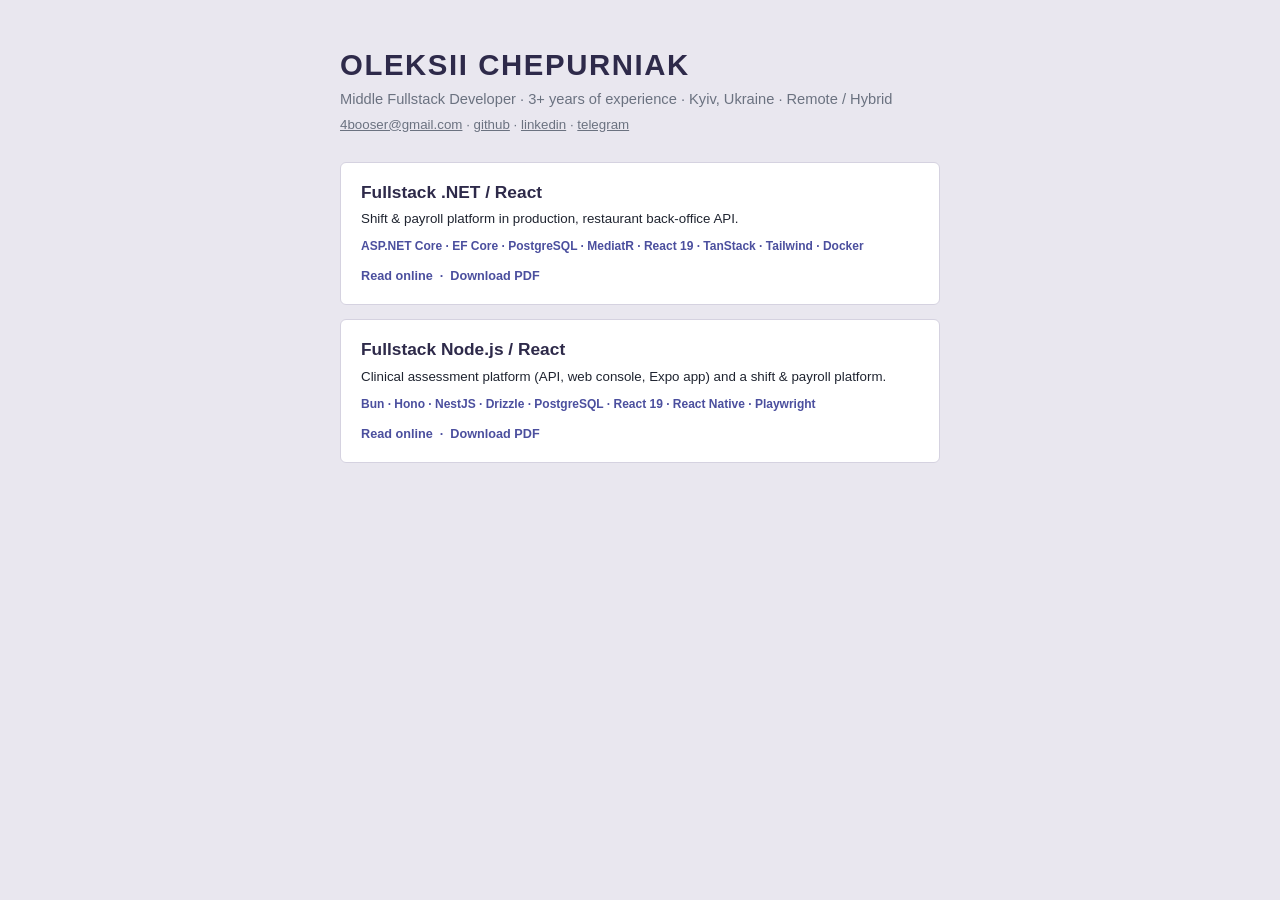
==== index.html @ f3e08cf1 "CV" ====
<!doctype html>
<html lang="en">
<head>
  <meta charset="utf-8">
  <meta name="viewport" content="width=device-width, initial-scale=1">
  <title>Oleksii Chepurniak — CV</title>
  <meta name="description" content="Middle fullstack developer. Two CVs: .NET / React and Node.js / React.">
  <link rel="stylesheet" href="style.css">
  <style>
    .landing { max-width: 640px; margin: 0 auto; padding: 48px 20px 64px; }
    .landing h1 { font-size: 22pt; letter-spacing: 1.6px; line-height: 1.15; color: var(--ink-strong); }
    .landing .role    { margin-top: 8px; font-size: 11pt; color: var(--ink-muted); }
    .landing .contact { margin-top: 6px; font-size: 10pt; color: var(--ink-muted); }
    .landing .contact a { text-decoration: underline; }

    .cards { display: grid; gap: 14px; margin-top: 28px; }
    .card {
      display: block;
      padding: 18px 20px;
      border: 1px solid var(--rule);
      border-radius: 6px;
      background: #fff;
      transition: border-color .15s, box-shadow .15s;
    }
    .card:hover { border-color: var(--accent); box-shadow: 0 2px 12px rgba(31, 36, 48, .10); }
    .card h2      { font-size: 13pt; font-weight: 700; color: var(--ink-strong); }
    .card p       { margin-top: 5px; font-size: 10pt; line-height: 1.5; }
    .card .stack  { margin-top: 8px; font-size: 9pt; }
    .card .links  { margin-top: 12px; font-size: 9.5pt; font-weight: 600; color: var(--accent); }

    @media screen { body { padding: 0; background: #e9e7ef; } }
  </style>
</head>
<body>
  <div class="landing">
    <h1>OLEKSII CHEPURNIAK</h1>
    <p class="role">Middle Fullstack Developer &middot; 3+ years of experience &middot; Kyiv, Ukraine &middot; Remote / Hybrid</p>
    <p class="contact">
      <a href="mailto:4booser@gmail.com">4booser@gmail.com</a> &middot;
      <a href="https://github.com/4booser">github</a> &middot;
      <a href="https://linkedin.com/in/oleksii-chepurniak">linkedin</a> &middot;
      <a href="https://t.me/abooser">telegram</a>
    </p>

    <div class="cards">
      <div class="card">
        <h2>Fullstack .NET / React</h2>
        <p>Shift &amp; payroll platform in production, restaurant back-office API.</p>
        <p class="stack">ASP.NET Core &middot; EF Core &middot; PostgreSQL &middot; MediatR &middot; React 19 &middot; TanStack &middot; Tailwind &middot; Docker</p>
        <p class="links"><a href="dotnet.html">Read online</a> &nbsp;&middot;&nbsp; <a href="cv-dotnet.pdf">Download PDF</a></p>
      </div>

      <div class="card">
        <h2>Fullstack Node.js / React</h2>
        <p>Clinical assessment platform (API, web console, Expo app) and a shift &amp; payroll platform.</p>
        <p class="stack">Bun &middot; Hono &middot; NestJS &middot; Drizzle &middot; PostgreSQL &middot; React 19 &middot; React Native &middot; Playwright</p>
        <p class="links"><a href="node.html">Read online</a> &nbsp;&middot;&nbsp; <a href="cv-node.pdf">Download PDF</a></p>
      </div>
    </div>
  </div>
</body>
</html>
---- style.css ----
/* ============================================================
   Oleksii Chepurniak — CV stylesheet
   One A4 sheet: dark sidebar + content column.
   Geometry lives in the base rules so print output is exact;
   @media screen only adds on-screen framing.
   ============================================================ */

/* ---------- design tokens ---------- */
:root {
  /* content column */
  --ink:            #1f2430;
  --ink-strong:     #2e2a4a;
  --ink-muted:      #6b7280;
  --accent:         #4b4f9e;
  --rule:           #d5d2e0;

  /* sidebar */
  --side-bg:        #322c52;
  --side-ink:       #cfcbdd;
  --side-ink-dim:   #c3bed6;
  --side-rule:      #4d4675;
  --side-role:      #b9b3d0;
  --side-role-em:   #ded9ee;

  /* sheet geometry */
  --sheet-w:        210mm;
  --sheet-h:        297mm;
  --sidebar-w:      60mm;

  --font:           "Helvetica Neue", Helvetica, Arial, sans-serif;
}

/* ---------- reset ---------- */
*        { box-sizing: border-box; margin: 0; padding: 0; }
html,
body     { -webkit-print-color-adjust: exact; print-color-adjust: exact; }
body     { font-family: var(--font); font-size: 7.9pt; line-height: 1.36; color: var(--ink); }
ul       { list-style: none; }
a        { color: inherit; text-decoration: none; }

@page { size: A4; margin: 0; }

/* ---------- sheet ---------- */
.sheet {
  display: flex;
  width: var(--sheet-w);
  height: var(--sheet-h);
  overflow: hidden;
  background: #fff;
}

/* ============================================================
   Sidebar
   ============================================================ */
.sidebar {
  width: var(--sidebar-w);
  padding: 11mm 6mm 8mm 7mm;
  background: var(--side-bg);
  color: var(--side-ink);
}

.sidebar .name {
  font-size: 18pt;
  font-weight: 700;
  line-height: 1.12;
  letter-spacing: 1.6px;
  color: #fff;
}

.sidebar .role {
  margin-top: 5px;
  font-size: 7.8pt;
  letter-spacing: .2px;
  color: var(--side-role);
}
.sidebar .role b { font-weight: 600; color: var(--side-role-em); }

.sidebar h2 {
  margin: 9px 0 5px;
  padding-top: 7px;
  border-top: 1px solid var(--side-rule);
  font-size: 8.6pt;
  font-weight: 700;
  letter-spacing: 2.4px;
  color: #fff;
}

.sidebar h3 {
  margin: 5px 0 1px;
  font-size: 7.4pt;
  font-weight: 700;
  letter-spacing: .8px;
  color: #fff;
}
.sidebar h3:first-of-type { margin-top: 0; }

.sidebar p        { margin-bottom: 2.5px; font-size: 7.9pt; }
.sidebar h3 + p   { margin-bottom: 0; font-size: 7.2pt; line-height: 1.36; color: var(--side-ink-dim); }

/* ============================================================
   Content column
   ============================================================ */
.content {
  flex: 1;
  padding: 11mm 9mm 6mm 9mm;
  font-size: 9.2pt;
  line-height: 1.42;
}

.content h2 {
  margin: 10px 0 5px;
  padding-bottom: 4px;
  border-bottom: 1px solid var(--rule);
  font-size: 11.2pt;
  font-weight: 700;
  letter-spacing: 2.2px;
  color: var(--ink-strong);
}
.content > h2:first-child { margin-top: 0; }

.profile { margin-bottom: 2px; }

/* ---------- one project / school ---------- */
.entry            { margin-top: 10px; }
.entry:first-of-type { margin-top: 5px; }

.entry-head {
  display: flex;
  justify-content: space-between;
  align-items: baseline;
}
.entry-head .title {
  font-size: 11.2pt;
  font-weight: 700;
  color: var(--ink-strong);
}
.entry-head .duration {
  padding-left: 8px;
  font-size: 8.6pt;
  font-weight: 600;
  white-space: nowrap;
  color: var(--ink-muted);
}

.meta    { margin-top: 1px; font-size: 8.5pt; color: var(--ink-muted); }
.summary { margin-top: 2px; font-size: 8.5pt; color: #3d4250; }

.stack {
  margin-top: 3px;
  font-size: 8pt;
  font-weight: 600;
  line-height: 1.4;
  color: var(--accent);
}
.stack b { font-weight: 700; color: var(--ink-strong); }

.entry ul { margin-top: 5px; }
.entry li {
  position: relative;
  margin-bottom: 4.5px;
  padding-left: 12px;
}
.entry li::before { content: "\2022"; position: absolute; left: 0; color: var(--ink-muted); }
.entry li b       { color: var(--ink-strong); }

/* ============================================================
   On-screen only: frame the sheet, stay readable on phones
   ============================================================ */
@media screen {
  body  { background: #e9e7ef; padding: 24px 12px; }
  .sheet { margin: 0 auto; box-shadow: 0 2px 18px rgba(31, 36, 48, .22); }
}

@media screen and (max-width: 820px) {
  .sheet    { flex-direction: column; width: 100%; height: auto; }
  .sidebar  { width: 100%; padding: 24px 20px; }
  .content  { padding: 24px 20px 32px; }
}
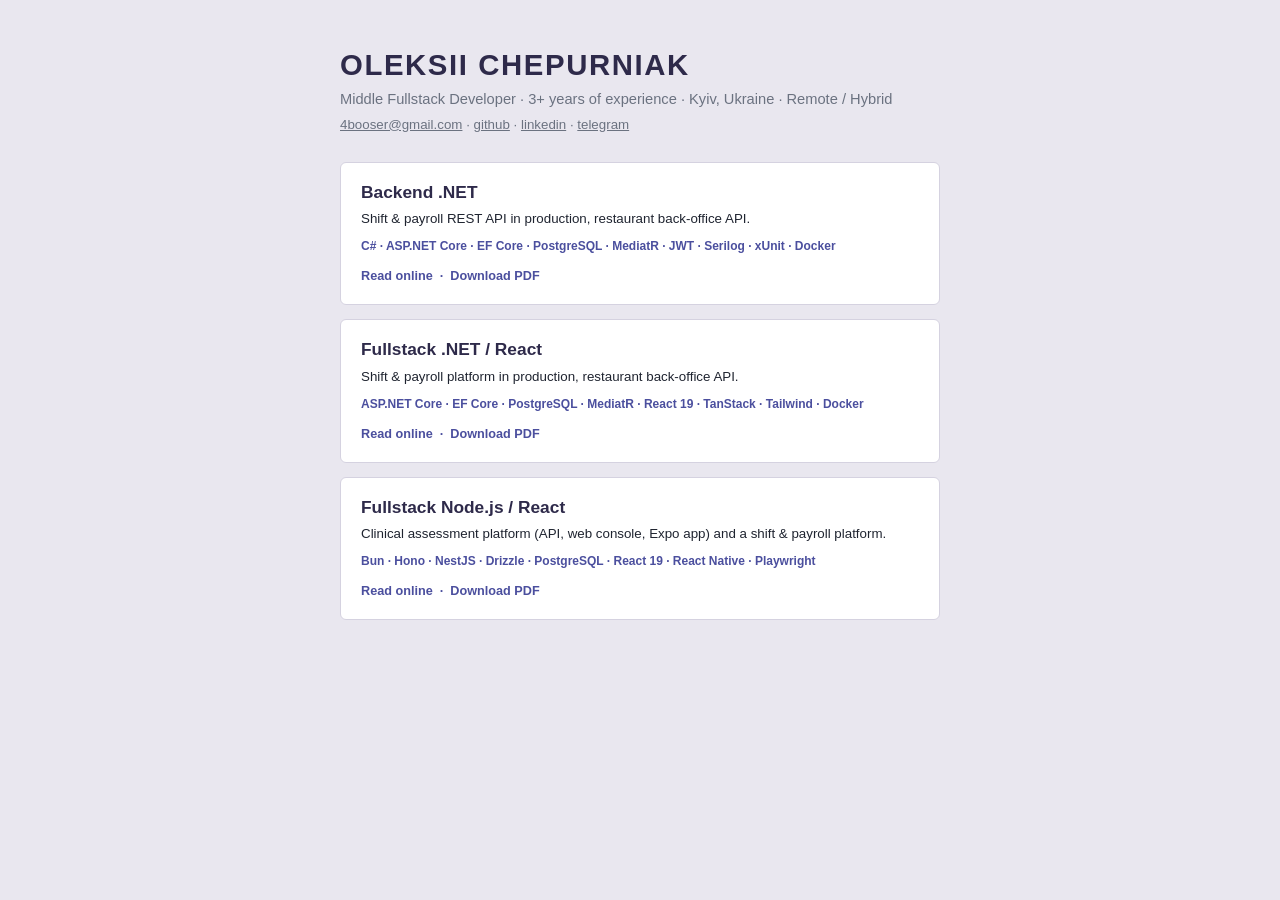
==== commit 3b3e6645: "Add backend .NET CV" ====
--- a/index.html
+++ b/index.html
@@ -44,6 +44,13 @@
 
     <div class="cards">
       <div class="card">
+        <h2>Backend .NET</h2>
+        <p>Shift &amp; payroll REST API in production, restaurant back-office API.</p>
+        <p class="stack">C# &middot; ASP.NET Core &middot; EF Core &middot; PostgreSQL &middot; MediatR &middot; JWT &middot; Serilog &middot; xUnit &middot; Docker</p>
+        <p class="links"><a href="backend.html">Read online</a> &nbsp;&middot;&nbsp; <a href="cv-backend.pdf">Download PDF</a></p>
+      </div>
+
+      <div class="card">
         <h2>Fullstack .NET / React</h2>
         <p>Shift &amp; payroll platform in production, restaurant back-office API.</p>
         <p class="stack">ASP.NET Core &middot; EF Core &middot; PostgreSQL &middot; MediatR &middot; React 19 &middot; TanStack &middot; Tailwind &middot; Docker</p>
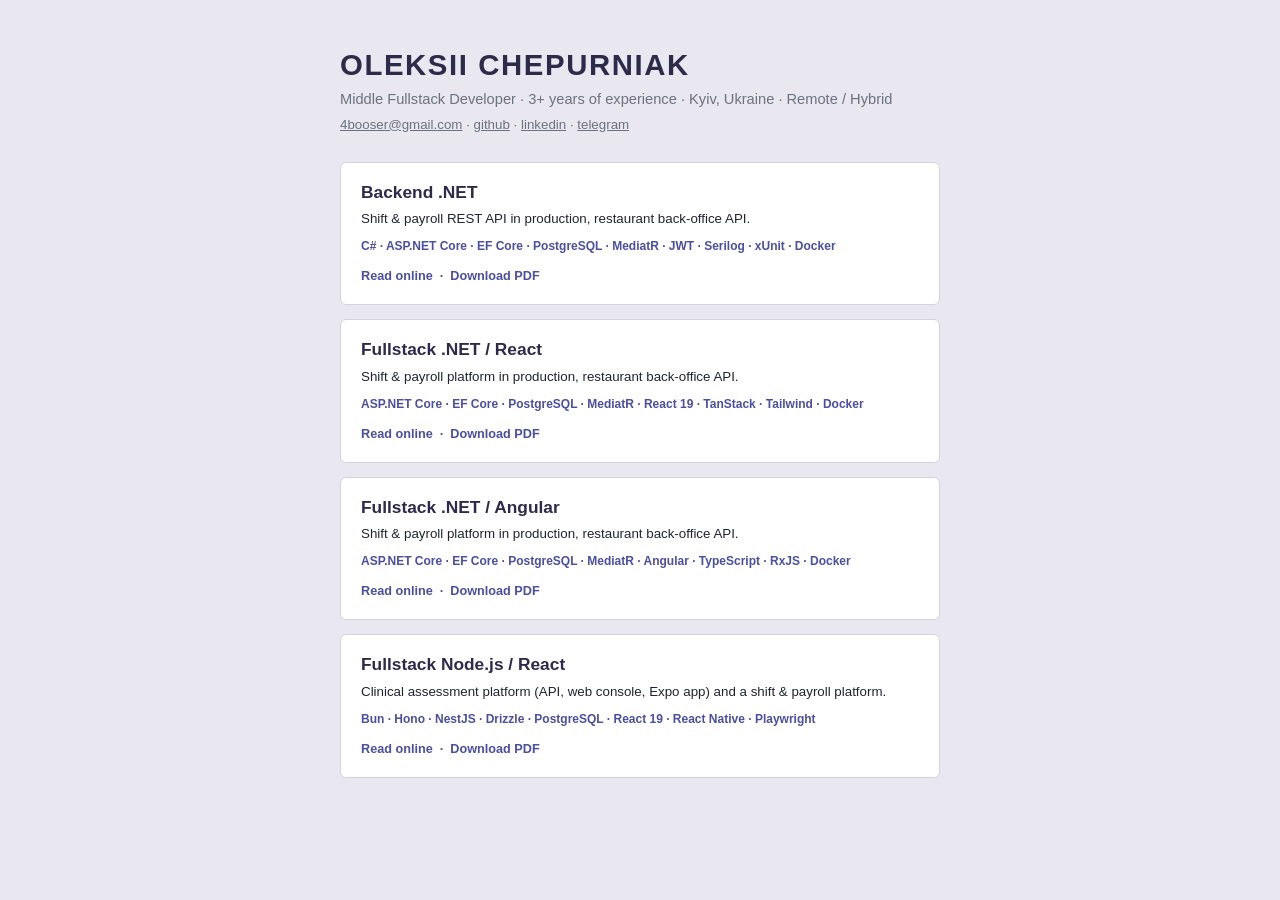
==== commit 53e36080: "Add .NET / Angular fullstack CV" ====
--- a/index.html
+++ b/index.html
@@ -58,6 +58,13 @@
       </div>
 
       <div class="card">
+        <h2>Fullstack .NET / Angular</h2>
+        <p>Shift &amp; payroll platform in production, restaurant back-office API.</p>
+        <p class="stack">ASP.NET Core &middot; EF Core &middot; PostgreSQL &middot; MediatR &middot; Angular &middot; TypeScript &middot; RxJS &middot; Docker</p>
+        <p class="links"><a href="angular.html">Read online</a> &nbsp;&middot;&nbsp; <a href="cv-angular.pdf">Download PDF</a></p>
+      </div>
+
+      <div class="card">
         <h2>Fullstack Node.js / React</h2>
         <p>Clinical assessment platform (API, web console, Expo app) and a shift &amp; payroll platform.</p>
         <p class="stack">Bun &middot; Hono &middot; NestJS &middot; Drizzle &middot; PostgreSQL &middot; React 19 &middot; React Native &middot; Playwright</p>
